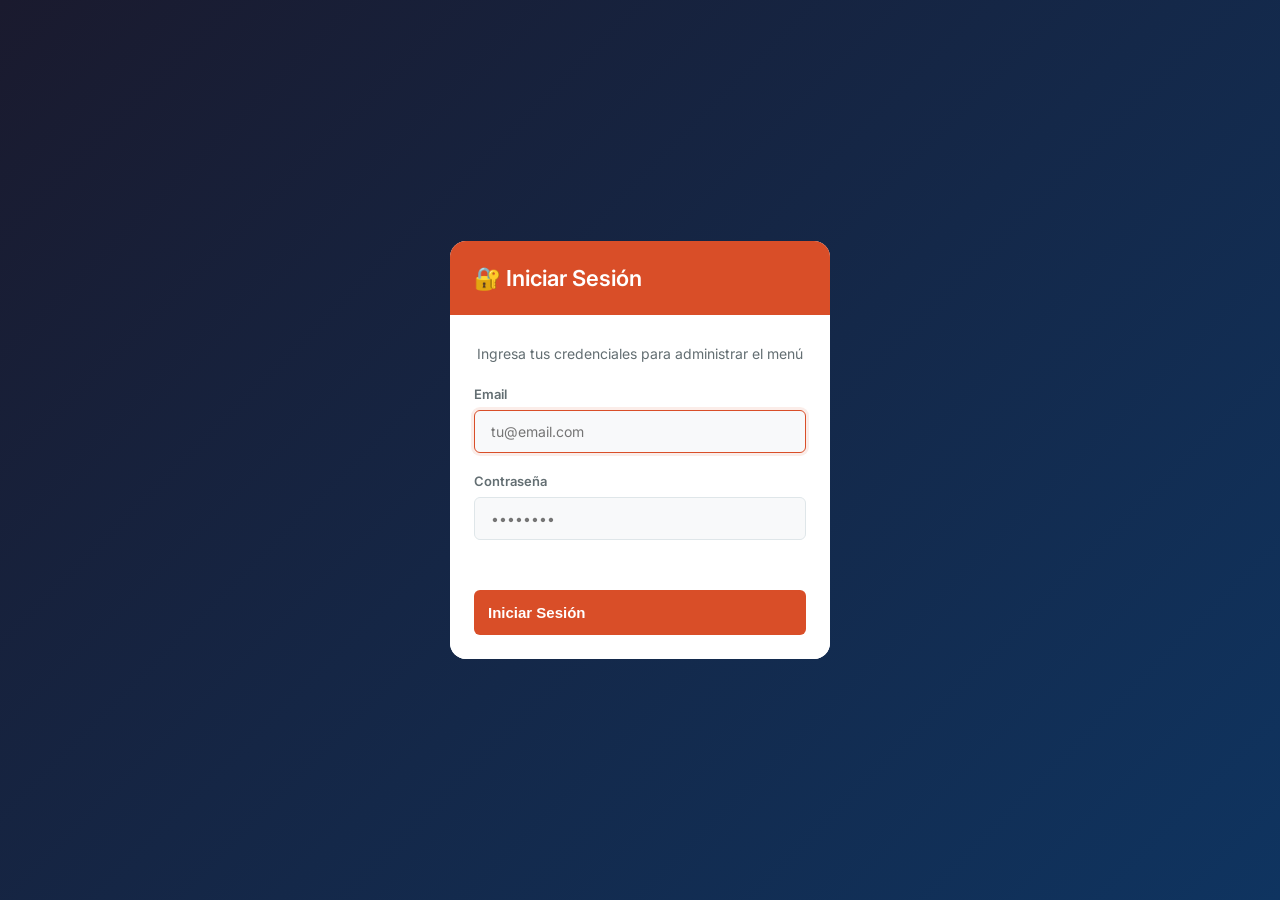
==== admin.html @ 926c8d34 "implmentacion de backend" ====
<!DOCTYPE html>
<html lang="es">
<head>
  <meta charset="UTF-8">
  <meta name="viewport" content="width=device-width, initial-scale=1.0">
  <title>Admin - Chavos Burger</title>
  <link rel="preconnect" href="https://fonts.googleapis.com">
  <link rel="preconnect" href="https://fonts.gstatic.com" crossorigin>
  <link href="https://fonts.googleapis.com/css2?family=Inter:wght@400;500;600;700&display=swap" rel="stylesheet">
  <link rel="stylesheet" href="css/admin.css">
  <!-- Supabase SDK -->
  <script src="https://cdn.jsdelivr.net/npm/@supabase/supabase-js@2"></script>
</head>
<body>
  <!-- SIDEBAR -->
  <aside class="sidebar">
    <div class="sidebar-header">
      <h1>🍔 Chavos Admin</h1>
      <span class="version">v1.0</span>
    </div>

    <nav class="sidebar-nav">
      <a href="#" class="nav-item active" data-section="productos">
        <span class="nav-icon">📦</span>
        <span class="nav-text">Productos</span>
      </a>
      <a href="#" class="nav-item" data-section="categorias">
        <span class="nav-icon">📂</span>
        <span class="nav-text">Categorías</span>
      </a>
      <a href="#" class="nav-item" data-section="config">
        <span class="nav-icon">⚙️</span>
        <span class="nav-text">Configuración</span>
      </a>
    </nav>

    <div class="sidebar-footer">
      <button class="btn-export" onclick="exportarJSON()">
        📥 Exportar Datos
      </button>
      <button class="btn-import" onclick="document.getElementById('importar-archivo').click()">
        📤 Importar Datos
      </button>
      <input type="file" id="importar-archivo" accept=".json" style="display:none" onchange="importarJSON(event)">
      <button class="btn-sync" onclick="sincronizarConSupabase()">
        🔄 Sincronizar Nube
      </button>
      <a href="index.html" class="btn-preview" target="_blank">
        👁️ Ver Menú
      </a>
      <a href="GUIA-ADMIN.html" class="btn-guide" target="_blank">
        📖 Guía de uso
      </a>
      <button class="btn-logout" onclick="cerrarSesion()">
        🚪 Cerrar Sesión
      </button>
    </div>
  </aside>

  <!-- CONTENIDO PRINCIPAL -->
  <main class="main-content">
    <!-- HEADER -->
    <header class="content-header">
      <div class="header-left">
        <button class="btn-menu-toggle" onclick="toggleSidebar()">☰</button>
        <div class="header-titles">
          <h2 id="section-title">Gestión de Productos</h2>
          <p id="section-subtitle">Agrega, edita o elimina productos del menú</p>
        </div>
      </div>
      <div class="header-right">
        <button class="btn-save" onclick="guardarCambios()">
          💾 Guardar Cambios
        </button>
        <span class="status-indicator" id="status-indicator">
          <span class="status-dot"></span>
          <span class="status-text">Sin cambios</span>
        </span>
      </div>
    </header>

    <!-- SECCIÓN PRODUCTOS -->
    <section id="section-productos" class="content-section active">
      <div class="section-header">
        <div class="filter-group">
          <select id="filter-categoria" onchange="filtrarProductos()">
            <option value="">Todas las categorías</option>
          </select>
          <input type="text" id="search-productos" placeholder="Buscar producto..." oninput="filtrarProductos()">
        </div>
        <button class="btn-primary" onclick="abrirModalProducto()">
          <span>+</span> Nuevo Producto
        </button>
      </div>

      <div class="table-container">
        <table class="data-table" id="tabla-productos">
          <thead>
            <tr>
              <th width="50">Orden</th>
              <th width="60">Imagen</th>
              <th>Nombre</th>
              <th>Categoría</th>
              <th width="100">Precio</th>
              <th width="100">Badge</th>
              <th width="80">Visible</th>
              <th width="120">Acciones</th>
            </tr>
          </thead>
          <tbody id="tbody-productos">
            <!-- Se llena dinámicamente -->
          </tbody>
        </table>
      </div>
    </section>

    <!-- SECCIÓN CATEGORÍAS -->
    <section id="section-categorias" class="content-section">
      <div class="section-header">
        <h3>Categorías del Menú</h3>
        <button class="btn-primary" onclick="abrirModalCategoria()">
          <span>+</span> Nueva Categoría
        </button>
      </div>

      <div class="cards-grid" id="grid-categorias">
        <!-- Se llena dinámicamente -->
      </div>
    </section>

    <!-- SECCIÓN CONFIGURACIÓN -->
    <section id="section-config" class="content-section">
      <div class="config-form">
        <h3>Configuración del Restaurante</h3>

        <div class="form-group">
          <label>Nombre del Restaurante</label>
          <input type="text" id="config-nombre" placeholder="Chavos Burger">
        </div>

        <div class="form-group">
          <label>Slogan</label>
          <input type="text" id="config-slogan" placeholder="se me chispoteó... pero de lo rica 😋">
        </div>

        <div class="form-group">
          <label>WhatsApp (sin espacios ni guiones)</label>
          <input type="text" id="config-whatsapp" placeholder="573183752974">
        </div>

        <div class="form-group">
          <label>Teléfono (mostrar)</label>
          <input type="text" id="config-telefono" placeholder="318 375 2974">
        </div>

        <div class="form-group">
          <label>Horario</label>
          <input type="text" id="config-horario" placeholder="Lun–Dom: 5:00 PM – 10:30 PM">
        </div>

        <div class="form-group">
          <label>Día cerrado</label>
          <input type="text" id="config-diacerrado" placeholder="Martes">
        </div>

        <div class="form-group">
          <label>Desarrollado por</label>
          <input type="text" id="config-desarrollador" placeholder="Webloom">
        </div>

        <button class="btn-primary btn-save-config" onclick="guardarConfiguracion()">
          💾 Guardar Configuración
        </button>
      </div>
    </section>
  </main>

  <!-- MODAL PRODUCTO -->
  <div id="modal-producto" class="modal">
    <div class="modal-content modal-large">
      <div class="modal-header">
        <h3 id="modal-producto-titulo">Nuevo Producto</h3>
        <button class="modal-close" onclick="cerrarModalProducto()">×</button>
      </div>
      <div class="modal-body">
        <input type="hidden" id="producto-id">

        <div class="form-row">
          <div class="form-group flex-2">
            <label>Nombre del Producto *</label>
            <input type="text" id="producto-nombre" placeholder="Ej: Hamburguesa Especial">
          </div>
          <div class="form-group flex-1">
            <label>Precio *</label>
            <input type="number" id="producto-precio" placeholder="25000" min="0">
          </div>
        </div>

        <div class="form-group">
          <label>Descripción / Ingredientes *</label>
          <textarea id="producto-descripcion" rows="3" placeholder="Carne 150gr, queso, lechuga, tomate..."></textarea>
        </div>

        <div class="form-row">
          <div class="form-group flex-1">
            <label>Categoría *</label>
            <select id="producto-categoria">
              <!-- Se llena dinámicamente -->
            </select>
          </div>
          <div class="form-group flex-1">
            <label>Badge</label>
            <select id="producto-badge">
              <option value="">Sin badge</option>
              <option value="popular">POPULAR</option>
              <option value="nuevo">NUEVO</option>
              <option value="recomendado">⭐ RECOMENDADO</option>
              <option value="premium">👑 PREMIUM</option>
              <option value="picante">🌶️ PICANTE</option>
            </select>
          </div>
        </div>

        <div class="form-group">
          <label>Imagen del Producto</label>
          <div class="image-upload-container">
            <div class="image-tabs">
              <button type="button" class="img-tab active" data-tab="url" onclick="cambiarTabImagen('url')">URL Externa</button>
              <button type="button" class="img-tab" data-tab="local" onclick="cambiarTabImagen('local')">Ruta Local</button>
              <button type="button" class="img-tab" data-tab="upload" onclick="cambiarTabImagen('upload')">Subir Archivo</button>
            </div>

            <div class="img-tab-content active" id="tab-url">
              <input type="text" id="producto-imagen-url" placeholder="https://ejemplo.com/imagen.jpg">
            </div>

            <div class="img-tab-content" id="tab-local">
              <input type="text" id="producto-imagen-local" placeholder="images/mi-producto.jpg">
              <small>Usa rutas relativas desde la carpeta del proyecto</small>
            </div>

            <div class="img-tab-content" id="tab-upload">
              <input type="file" id="producto-imagen-file" accept="image/*" onchange="previewImagen(event)">
              <small>Máximo 500KB. Se convertirá a base64.</small>
            </div>

            <div class="image-preview" id="imagen-preview">
              <img id="preview-img" src="" alt="Preview">
              <button type="button" class="btn-remove-img" onclick="eliminarImagen()">×</button>
            </div>
          </div>
        </div>

        <div class="form-row">
          <div class="form-group flex-1">
            <label>Orden</label>
            <input type="number" id="producto-orden" placeholder="1" min="1">
          </div>
          <div class="form-group flex-1">
            <label class="checkbox-label">
              <input type="checkbox" id="producto-visible" checked>
              <span>Producto Visible</span>
            </label>
          </div>
        </div>
      </div>
      <div class="modal-footer">
        <button class="btn-secondary" onclick="cerrarModalProducto()">Cancelar</button>
        <button class="btn-primary" onclick="guardarProducto()">💾 Guardar</button>
      </div>
    </div>
  </div>

  <!-- MODAL CATEGORÍA -->
  <div id="modal-categoria" class="modal">
    <div class="modal-content">
      <div class="modal-header">
        <h3 id="modal-categoria-titulo">Nueva Categoría</h3>
        <button class="modal-close" onclick="cerrarModalCategoria()">×</button>
      </div>
      <div class="modal-body">
        <input type="hidden" id="categoria-id-edit">

        <div class="form-group">
          <label>ID (único, sin espacios) *</label>
          <input type="text" id="categoria-id" placeholder="mi-categoria">
        </div>

        <div class="form-group">
          <label>Nombre *</label>
          <input type="text" id="categoria-nombre" placeholder="Mi Categoría">
        </div>

        <div class="form-row">
          <div class="form-group flex-1">
            <label>Emoji</label>
            <input type="text" id="categoria-emoji" placeholder="🍔">
          </div>
          <div class="form-group flex-2">
            <label>Icono (ruta)</label>
            <input type="text" id="categoria-icono" placeholder="images/icon-mi-categoria.png">
          </div>
        </div>

        <div class="form-group">
          <label>Subtítulo</label>
          <input type="text" id="categoria-subtitulo" placeholder="Descripción corta de la categoría">
        </div>

        <div class="form-row">
          <div class="form-group flex-1">
            <label>Orden</label>
            <input type="number" id="categoria-orden" placeholder="1" min="1">
          </div>
          <div class="form-group flex-1">
            <label class="checkbox-label">
              <input type="checkbox" id="categoria-visible" checked>
              <span>Categoría Visible</span>
            </label>
          </div>
        </div>
      </div>
      <div class="modal-footer">
        <button class="btn-secondary" onclick="cerrarModalCategoria()">Cancelar</button>
        <button class="btn-primary" onclick="guardarCategoria()">💾 Guardar</button>
      </div>
    </div>
  </div>

  <!-- MODAL CONFIRMACIÓN -->
  <div id="modal-confirm" class="modal">
    <div class="modal-content modal-small">
      <div class="modal-header">
        <h3>Confirmar Acción</h3>
        <button class="modal-close" onclick="cerrarModalConfirm()">×</button>
      </div>
      <div class="modal-body">
        <p id="confirm-message">¿Estás seguro de realizar esta acción?</p>
      </div>
      <div class="modal-footer">
        <button class="btn-secondary" onclick="cerrarModalConfirm()">Cancelar</button>
        <button class="btn-danger" id="confirm-btn" onclick="confirmarAccion()">Confirmar</button>
      </div>
    </div>
  </div>

  <!-- MODAL LOGIN -->
  <div id="modal-login" class="modal modal-login">
    <div class="modal-content modal-small">
      <div class="modal-header">
        <h3>🔐 Iniciar Sesión</h3>
      </div>
      <div class="modal-body">
        <p class="login-subtitle">Ingresa tus credenciales para administrar el menú</p>

        <div class="form-group">
          <label>Email</label>
          <input type="email" id="login-email" placeholder="tu@email.com" autocomplete="email">
        </div>

        <div class="form-group">
          <label>Contraseña</label>
          <input type="password" id="login-password" placeholder="••••••••" autocomplete="current-password">
        </div>

        <div id="login-error" class="login-error"></div>
      </div>
      <div class="modal-footer">
        <button class="btn-primary btn-login-submit" onclick="iniciarSesion()">
          Iniciar Sesión
        </button>
      </div>
    </div>
  </div>

  <!-- TOAST NOTIFICATIONS -->
  <div id="toast-container"></div>

  <!-- Scripts -->
  <script src="js/supabase-config.js"></script>
  <script src="js/admin.js"></script>
</body>
</html>
---- css/admin.css ----
/* ============================================
   CHAVOS BURGER - ADMIN PANEL CSS
   Panel de administración moderno
   ============================================ */

:root {
  --admin-primary: #d94e28;
  --admin-primary-dark: #c23d1f;
  --admin-secondary: #2a2a2a;
  --admin-success: #25d366;
  --admin-warning: #f5a623;
  --admin-danger: #e74c3c;
  --admin-info: #3498db;

  --sidebar-bg: #1a1a2e;
  --sidebar-hover: #16213e;
  --sidebar-active: #0f3460;

  --bg-main: #f5f6fa;
  --bg-card: #ffffff;
  --bg-input: #f8f9fa;

  --text-primary: #2d3436;
  --text-secondary: #636e72;
  --text-light: #ffffff;
  --text-muted: #b2bec3;

  --border-color: #dfe6e9;
  --shadow-sm: 0 2px 4px rgba(0,0,0,0.05);
  --shadow-md: 0 4px 12px rgba(0,0,0,0.1);
  --shadow-lg: 0 8px 24px rgba(0,0,0,0.15);

  --radius-sm: 6px;
  --radius-md: 10px;
  --radius-lg: 16px;

  --transition: 0.2s ease;
}

* {
  margin: 0;
  padding: 0;
  box-sizing: border-box;
}

body {
  font-family: 'Inter', -apple-system, BlinkMacSystemFont, sans-serif;
  background: var(--bg-main);
  color: var(--text-primary);
  display: flex;
  min-height: 100vh;
}

/* === SIDEBAR === */
.sidebar {
  width: 260px;
  background: var(--sidebar-bg);
  color: var(--text-light);
  display: flex;
  flex-direction: column;
  position: fixed;
  height: 100vh;
  z-index: 100;
  transition: transform var(--transition);
}

.sidebar-header {
  padding: 24px 20px;
  border-bottom: 1px solid rgba(255,255,255,0.1);
  display: flex;
  align-items: center;
  justify-content: space-between;
}

.sidebar-header h1 {
  font-size: 20px;
  font-weight: 700;
}

.version {
  font-size: 11px;
  background: var(--admin-primary);
  padding: 2px 8px;
  border-radius: 10px;
}

.sidebar-nav {
  padding: 16px 12px;
  flex: 1;
}

.nav-item {
  display: flex;
  align-items: center;
  gap: 12px;
  padding: 14px 16px;
  color: var(--text-light);
  text-decoration: none;
  border-radius: var(--radius-md);
  margin-bottom: 4px;
  transition: all var(--transition);
}

.nav-item:hover {
  background: var(--sidebar-hover);
}

.nav-item.active {
  background: var(--sidebar-active);
  border-left: 3px solid var(--admin-primary);
}

.nav-icon {
  font-size: 20px;
}

.nav-text {
  font-size: 14px;
  font-weight: 500;
}

.sidebar-footer {
  padding: 16px 12px;
  border-top: 1px solid rgba(255,255,255,0.1);
  display: flex;
  flex-direction: column;
  gap: 8px;
}

.sidebar-footer button,
.sidebar-footer a {
  display: flex;
  align-items: center;
  justify-content: center;
  gap: 8px;
  padding: 12px 16px;
  border: none;
  border-radius: var(--radius-sm);
  font-size: 13px;
  font-weight: 600;
  cursor: pointer;
  transition: all var(--transition);
  text-decoration: none;
  width: 100%;
}

.sidebar-footer .btn-export {
  background: var(--admin-success);
  color: white;
}

.sidebar-footer .btn-export:hover {
  background: #1fa855;
}

.sidebar-footer .btn-import {
  background: var(--admin-info);
  color: white;
}

.sidebar-footer .btn-import:hover {
  background: #2980b9;
}

.sidebar-footer .btn-sync {
  background: var(--admin-warning);
  color: var(--text-primary);
}

.sidebar-footer .btn-sync:hover {
  background: #e09a1f;
}

.sidebar-footer .btn-reset {
  background: var(--admin-danger);
  color: white;
}

.sidebar-footer .btn-reset:hover {
  background: #c0392b;
}

.sidebar-footer .btn-preview {
  background: rgba(255,255,255,0.1);
  color: var(--text-light);
}

.sidebar-footer .btn-preview:hover {
  background: rgba(255,255,255,0.2);
}

.sidebar-footer .btn-guide {
  background: transparent;
  color: var(--text-muted);
  font-weight: 400;
  padding: 8px;
}

.sidebar-footer .btn-guide:hover {
  color: var(--text-light);
}

/* === MAIN CONTENT === */
.main-content {
  flex: 1;
  margin-left: 260px;
  display: flex;
  flex-direction: column;
}

/* === CONTENT HEADER === */
.content-header {
  display: flex;
  justify-content: space-between;
  align-items: center;
  padding: 20px 30px;
  background: var(--bg-card);
  border-bottom: 1px solid var(--border-color);
  position: sticky;
  top: 0;
  z-index: 50;
}

.header-left {
  display: flex;
  align-items: center;
  gap: 16px;
}

.header-titles h2 {
  font-size: 20px;
  font-weight: 600;
  margin-bottom: 4px;
}

.header-titles p {
  font-size: 13px;
  color: var(--text-secondary);
  margin: 0;
}

.header-right {
  display: flex;
  align-items: center;
  gap: 16px;
}

.btn-menu-toggle {
  display: none;
  background: none;
  border: none;
  font-size: 24px;
  cursor: pointer;
  padding: 8px;
}

/* Botón Guardar */
.btn-save {
  background: var(--admin-primary);
  color: white;
  border: none;
  padding: 10px 20px;
  border-radius: var(--radius-sm);
  font-weight: 600;
  font-size: 14px;
  cursor: pointer;
  transition: all var(--transition);
  display: flex;
  align-items: center;
  gap: 6px;
}

.btn-save:hover {
  background: var(--admin-primary-dark);
  transform: translateY(-1px);
}

/* Indicador de estado */
.status-indicator {
  display: flex;
  align-items: center;
  gap: 8px;
  padding: 8px 14px;
  border-radius: 20px;
  font-size: 0.85rem;
  background: #f0f0f0;
  color: var(--text-secondary);
}

.status-indicator .status-dot {
  width: 8px;
  height: 8px;
  border-radius: 50%;
  background: #ccc;
}

.status-indicator.modified .status-dot {
  background: var(--admin-warning);
}

.status-indicator.modified {
  background: #fff3cd;
  color: #856404;
}

.status-indicator.saved .status-dot {
  background: var(--admin-success);
}

.status-indicator.saved {
  background: #d4edda;
  color: #155724;
}

.status-indicator.saving .status-dot {
  background: var(--admin-info);
  animation: pulse 1s infinite;
}

.status-indicator.saving {
  background: #cce5ff;
  color: #004085;
}

@keyframes pulse {
  0%, 100% { opacity: 1; }
  50% { opacity: 0.4; }
}

/* Compatibilidad con sync-status antiguo */
.sync-status {
  display: flex;
  align-items: center;
  gap: 8px;
  font-size: 13px;
  color: var(--text-secondary);
}

.status-dot {
  width: 8px;
  height: 8px;
  background: var(--admin-warning);
  border-radius: 50%;
}

.sync-status.synced .status-dot {
  background: var(--admin-success);
}

/* === CONTENT SECTIONS === */
.content-section {
  display: none;
  padding: 24px;
  flex: 1;
}

.content-section.active {
  display: block;
}

.section-header {
  display: flex;
  justify-content: space-between;
  align-items: center;
  margin-bottom: 24px;
  flex-wrap: wrap;
  gap: 16px;
}

.filter-group {
  display: flex;
  gap: 12px;
  flex-wrap: wrap;
}

.filter-group select,
.filter-group input {
  padding: 10px 16px;
  border: 1px solid var(--border-color);
  border-radius: var(--radius-sm);
  font-size: 14px;
  background: var(--bg-card);
  min-width: 180px;
}

.filter-group input:focus,
.filter-group select:focus {
  outline: none;
  border-color: var(--admin-primary);
}

/* === BUTTONS === */
.btn-primary {
  display: inline-flex;
  align-items: center;
  gap: 8px;
  padding: 12px 20px;
  background: var(--admin-primary);
  color: white;
  border: none;
  border-radius: var(--radius-sm);
  font-size: 14px;
  font-weight: 600;
  cursor: pointer;
  transition: all var(--transition);
}

.btn-primary:hover {
  background: var(--admin-primary-dark);
  transform: translateY(-1px);
}

.btn-secondary {
  padding: 12px 20px;
  background: var(--bg-input);
  color: var(--text-primary);
  border: 1px solid var(--border-color);
  border-radius: var(--radius-sm);
  font-size: 14px;
  font-weight: 500;
  cursor: pointer;
  transition: all var(--transition);
}

.btn-secondary:hover {
  background: var(--border-color);
}

.btn-danger {
  padding: 12px 20px;
  background: var(--admin-danger);
  color: white;
  border: none;
  border-radius: var(--radius-sm);
  font-size: 14px;
  font-weight: 600;
  cursor: pointer;
  transition: all var(--transition);
}

.btn-danger:hover {
  background: #c0392b;
}

.btn-small {
  padding: 6px 12px;
  font-size: 12px;
}

.btn-icon {
  width: 32px;
  height: 32px;
  padding: 0;
  display: flex;
  align-items: center;
  justify-content: center;
  border-radius: var(--radius-sm);
  border: none;
  cursor: pointer;
  transition: all var(--transition);
}

.btn-icon.edit {
  background: var(--admin-info);
  color: white;
}

.btn-icon.delete {
  background: var(--admin-danger);
  color: white;
}

.btn-icon:hover {
  transform: scale(1.1);
}

/* === TABLE === */
.table-container {
  background: var(--bg-card);
  border-radius: var(--radius-lg);
  box-shadow: var(--shadow-sm);
  overflow: hidden;
}

.data-table {
  width: 100%;
  border-collapse: collapse;
}

.data-table th {
  background: var(--bg-input);
  padding: 14px 16px;
  text-align: left;
  font-size: 12px;
  font-weight: 600;
  text-transform: uppercase;
  letter-spacing: 0.5px;
  color: var(--text-secondary);
  border-bottom: 1px solid var(--border-color);
}

.data-table td {
  padding: 14px 16px;
  border-bottom: 1px solid var(--border-color);
  font-size: 14px;
  vertical-align: middle;
}

.data-table tr:last-child td {
  border-bottom: none;
}

.data-table tr:hover {
  background: var(--bg-input);
}

.product-thumb {
  width: 40px;
  height: 40px;
  border-radius: var(--radius-sm);
  object-fit: cover;
  background: var(--bg-input);
}

.product-thumb.placeholder {
  display: flex;
  align-items: center;
  justify-content: center;
  font-size: 20px;
  color: var(--text-muted);
}

.badge-cell {
  display: inline-block;
  padding: 4px 10px;
  border-radius: 12px;
  font-size: 11px;
  font-weight: 600;
  text-transform: uppercase;
}

.badge-cell.popular { background: #fff3cd; color: #856404; }
.badge-cell.nuevo { background: #d4edda; color: #155724; }
.badge-cell.recomendado { background: #cce5ff; color: #004085; }
.badge-cell.premium { background: #e2d4f0; color: #563d7c; }
.badge-cell.picante { background: #f8d7da; color: #721c24; }

.visibility-toggle {
  width: 40px;
  height: 22px;
  background: var(--border-color);
  border-radius: 11px;
  position: relative;
  cursor: pointer;
  transition: background var(--transition);
}

.visibility-toggle.active {
  background: var(--admin-success);
}

.visibility-toggle::after {
  content: '';
  position: absolute;
  width: 18px;
  height: 18px;
  background: white;
  border-radius: 50%;
  top: 2px;
  left: 2px;
  transition: transform var(--transition);
}

.visibility-toggle.active::after {
  transform: translateX(18px);
}

.actions-cell {
  display: flex;
  gap: 6px;
}

.order-controls {
  display: flex;
  flex-direction: column;
  gap: 2px;
}

.order-btn {
  width: 24px;
  height: 20px;
  background: var(--bg-input);
  border: 1px solid var(--border-color);
  border-radius: 4px;
  cursor: pointer;
  font-size: 10px;
  display: flex;
  align-items: center;
  justify-content: center;
}

.order-btn:hover {
  background: var(--admin-primary);
  color: white;
  border-color: var(--admin-primary);
}

/* === CARDS GRID === */
.cards-grid {
  display: grid;
  grid-template-columns: repeat(auto-fill, minmax(300px, 1fr));
  gap: 20px;
}

.category-card {
  background: var(--bg-card);
  border-radius: var(--radius-lg);
  padding: 20px;
  box-shadow: var(--shadow-sm);
  transition: all var(--transition);
  border: 2px solid transparent;
}

.category-card:hover {
  box-shadow: var(--shadow-md);
  border-color: var(--admin-primary);
}

.category-card.hidden {
  opacity: 0.5;
}

.card-header {
  display: flex;
  align-items: center;
  gap: 12px;
  margin-bottom: 12px;
}

.card-icon {
  width: 48px;
  height: 48px;
  background: var(--bg-input);
  border-radius: var(--radius-md);
  display: flex;
  align-items: center;
  justify-content: center;
  font-size: 24px;
}

.card-icon img {
  width: 32px;
  height: 32px;
  object-fit: contain;
}

.card-title {
  flex: 1;
}

.card-title h4 {
  font-size: 16px;
  font-weight: 600;
  margin-bottom: 2px;
}

.card-title span {
  font-size: 12px;
  color: var(--text-secondary);
}

.card-order-controls {
  display: flex;
  flex-direction: column;
  gap: 4px;
}

.card-order-btn {
  width: 28px;
  height: 24px;
  background: var(--bg-input);
  border: 1px solid var(--border-color);
  border-radius: 4px;
  cursor: pointer;
  font-size: 12px;
}

.card-order-btn:hover {
  background: var(--admin-primary);
  color: white;
}

.card-subtitle {
  font-size: 13px;
  color: var(--text-secondary);
  margin-bottom: 16px;
}

.card-footer {
  display: flex;
  justify-content: space-between;
  align-items: center;
  padding-top: 12px;
  border-top: 1px solid var(--border-color);
}

.card-stats {
  font-size: 12px;
  color: var(--text-muted);
}

.card-actions {
  display: flex;
  gap: 8px;
}

/* === FORMS === */
.config-form {
  background: var(--bg-card);
  border-radius: var(--radius-lg);
  padding: 24px;
  max-width: 600px;
  box-shadow: var(--shadow-sm);
}

.config-form h3 {
  margin-bottom: 24px;
  padding-bottom: 12px;
  border-bottom: 1px solid var(--border-color);
}

.form-group {
  margin-bottom: 20px;
}

.form-group label {
  display: block;
  font-size: 13px;
  font-weight: 600;
  color: var(--text-secondary);
  margin-bottom: 8px;
}

.form-group input,
.form-group select,
.form-group textarea {
  width: 100%;
  padding: 12px 16px;
  border: 1px solid var(--border-color);
  border-radius: var(--radius-sm);
  font-size: 14px;
  font-family: inherit;
  background: var(--bg-input);
  transition: all var(--transition);
}

.form-group input:focus,
.form-group select:focus,
.form-group textarea:focus {
  outline: none;
  border-color: var(--admin-primary);
  box-shadow: 0 0 0 3px rgba(217, 78, 40, 0.1);
}

.form-group textarea {
  resize: vertical;
  min-height: 80px;
}

.form-row {
  display: flex;
  gap: 16px;
}

.flex-1 { flex: 1; }
.flex-2 { flex: 2; }

.checkbox-label {
  display: flex !important;
  align-items: center;
  gap: 10px;
  cursor: pointer;
  margin-top: 28px;
}

.checkbox-label input[type="checkbox"] {
  width: 20px;
  height: 20px;
  cursor: pointer;
}

.btn-save-config {
  margin-top: 8px;
}

/* === IMAGE UPLOAD === */
.image-upload-container {
  border: 1px solid var(--border-color);
  border-radius: var(--radius-md);
  overflow: hidden;
}

.image-tabs {
  display: flex;
  background: var(--bg-input);
  border-bottom: 1px solid var(--border-color);
}

.img-tab {
  flex: 1;
  padding: 10px;
  border: none;
  background: none;
  font-size: 12px;
  font-weight: 500;
  cursor: pointer;
  color: var(--text-secondary);
  transition: all var(--transition);
}

.img-tab:hover {
  color: var(--admin-primary);
}

.img-tab.active {
  background: var(--bg-card);
  color: var(--admin-primary);
  font-weight: 600;
}

.img-tab-content {
  display: none;
  padding: 16px;
}

.img-tab-content.active {
  display: block;
}

.img-tab-content small {
  display: block;
  margin-top: 8px;
  font-size: 11px;
  color: var(--text-muted);
}

.image-preview {
  display: none;
  padding: 16px;
  text-align: center;
  border-top: 1px solid var(--border-color);
  position: relative;
}

.image-preview.active {
  display: block;
}

.image-preview img {
  max-width: 200px;
  max-height: 150px;
  border-radius: var(--radius-sm);
  object-fit: cover;
}

.btn-remove-img {
  position: absolute;
  top: 8px;
  right: 8px;
  width: 24px;
  height: 24px;
  background: var(--admin-danger);
  color: white;
  border: none;
  border-radius: 50%;
  cursor: pointer;
  font-size: 14px;
}

/* === MODALS === */
.modal {
  display: none;
  position: fixed;
  top: 0;
  left: 0;
  width: 100%;
  height: 100%;
  background: rgba(0,0,0,0.5);
  z-index: 1000;
  align-items: center;
  justify-content: center;
  padding: 20px;
}

.modal.active {
  display: flex;
}

.modal-content {
  background: var(--bg-card);
  border-radius: var(--radius-lg);
  width: 100%;
  max-width: 500px;
  max-height: 90vh;
  overflow: auto;
  animation: modalSlide 0.3s ease;
}

.modal-large {
  max-width: 700px;
}

.modal-small {
  max-width: 400px;
}

@keyframes modalSlide {
  from {
    opacity: 0;
    transform: translateY(-20px);
  }
  to {
    opacity: 1;
    transform: translateY(0);
  }
}

.modal-header {
  display: flex;
  justify-content: space-between;
  align-items: center;
  padding: 20px 24px;
  border-bottom: 1px solid var(--border-color);
}

.modal-header h3 {
  font-size: 18px;
  font-weight: 600;
}

.modal-close {
  width: 32px;
  height: 32px;
  background: var(--bg-input);
  border: none;
  border-radius: 50%;
  font-size: 20px;
  cursor: pointer;
  transition: all var(--transition);
}

.modal-close:hover {
  background: var(--admin-danger);
  color: white;
}

.modal-body {
  padding: 24px;
}

.modal-footer {
  display: flex;
  justify-content: flex-end;
  gap: 12px;
  padding: 16px 24px;
  border-top: 1px solid var(--border-color);
  background: var(--bg-input);
}

/* === TOAST === */
#toast-container {
  position: fixed;
  top: 20px;
  right: 20px;
  z-index: 2000;
  display: flex;
  flex-direction: column;
  gap: 10px;
}

.toast {
  padding: 14px 20px;
  border-radius: var(--radius-md);
  color: white;
  font-size: 14px;
  font-weight: 500;
  box-shadow: var(--shadow-lg);
  animation: toastSlide 0.3s ease;
  display: flex;
  align-items: center;
  gap: 10px;
}

@keyframes toastSlide {
  from {
    opacity: 0;
    transform: translateX(100px);
  }
  to {
    opacity: 1;
    transform: translateX(0);
  }
}

.toast.success { background: var(--admin-success); }
.toast.error { background: var(--admin-danger); }
.toast.warning { background: var(--admin-warning); color: var(--text-primary); }
.toast.info { background: var(--admin-info); }

/* === RESPONSIVE === */
@media (max-width: 1024px) {
  .sidebar {
    transform: translateX(-100%);
  }

  .sidebar.open {
    transform: translateX(0);
  }

  .main-content {
    margin-left: 0;
  }

  .btn-menu-toggle {
    display: block;
  }

  .form-row {
    flex-direction: column;
  }

  .filter-group {
    width: 100%;
  }

  .filter-group select,
  .filter-group input {
    flex: 1;
    min-width: auto;
  }
}

@media (max-width: 768px) {
  .section-header {
    flex-direction: column;
    align-items: stretch;
  }

  .section-header .btn-primary {
    width: 100%;
    justify-content: center;
  }

  .cards-grid {
    grid-template-columns: 1fr;
  }

  .data-table {
    font-size: 12px;
  }

  .data-table th,
  .data-table td {
    padding: 10px 8px;
  }

  .modal-content {
    max-height: 100vh;
    border-radius: 0;
  }
}

@media (max-width: 480px) {
  .main-header {
    padding: 12px 16px;
  }

  .content-section {
    padding: 16px;
  }

  .table-container {
    overflow-x: auto;
  }

  .data-table {
    min-width: 600px;
  }
}

/* === MODAL LOGIN === */
.modal-login {
  background: linear-gradient(135deg, var(--sidebar-bg) 0%, #0f3460 100%);
}

.modal-login .modal-content {
  max-width: 380px;
  border-radius: var(--radius-lg);
  overflow: hidden;
}

.modal-login .modal-header {
  background: var(--admin-primary);
  color: white;
  text-align: center;
  padding: 24px;
  border: none;
}

.modal-login .modal-header h3 {
  font-size: 22px;
}

.modal-login .modal-body {
  padding: 30px 24px;
}

.login-subtitle {
  text-align: center;
  color: var(--text-secondary);
  margin-bottom: 24px;
  font-size: 14px;
}

.login-error {
  background: #ffeaea;
  color: var(--admin-danger);
  padding: 10px 14px;
  border-radius: var(--radius-sm);
  font-size: 13px;
  margin-top: 10px;
  display: none;
}

.login-error.show {
  display: block;
}

.modal-login .modal-footer {
  padding: 0 24px 24px;
  border: none;
  background: white;
}

.btn-login-submit {
  width: 100%;
  padding: 14px;
  font-size: 15px;
}

/* Botón cerrar sesión */
.sidebar-footer .btn-logout {
  background: transparent;
  color: var(--text-muted);
  border: 1px solid rgba(255,255,255,0.2);
  margin-top: 8px;
}

.sidebar-footer .btn-logout:hover {
  background: var(--admin-danger);
  color: white;
  border-color: var(--admin-danger);
}

/* Estado de carga */
.loading-overlay {
  position: fixed;
  top: 0;
  left: 0;
  right: 0;
  bottom: 0;
  background: rgba(255,255,255,0.9);
  display: flex;
  align-items: center;
  justify-content: center;
  z-index: 3000;
  flex-direction: column;
  gap: 16px;
}

.loading-spinner {
  width: 50px;
  height: 50px;
  border: 4px solid var(--border-color);
  border-top-color: var(--admin-primary);
  border-radius: 50%;
  animation: spin 0.8s linear infinite;
}

@keyframes spin {
  to { transform: rotate(360deg); }
}

.loading-text {
  color: var(--text-secondary);
  font-size: 14px;
}
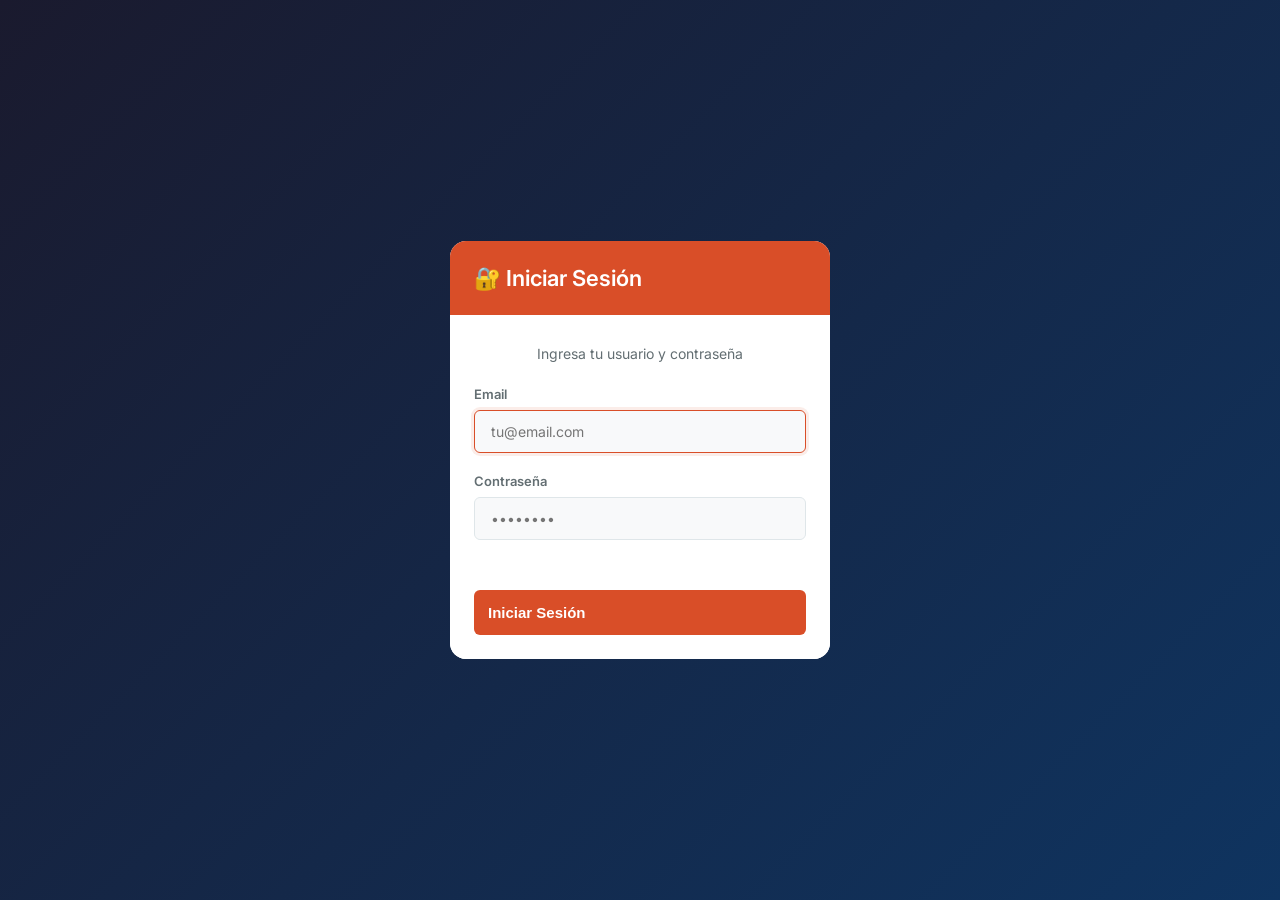
==== commit d76952bd: "correccion de tarjeta login" ====
--- a/admin.html
+++ b/admin.html
@@ -1,383 +1,536 @@
-<!DOCTYPE html>
+<!doctype html>
 <html lang="es">
-<head>
-  <meta charset="UTF-8">
-  <meta name="viewport" content="width=device-width, initial-scale=1.0">
-  <title>Admin - Chavos Burger</title>
-  <link rel="preconnect" href="https://fonts.googleapis.com">
-  <link rel="preconnect" href="https://fonts.gstatic.com" crossorigin>
-  <link href="https://fonts.googleapis.com/css2?family=Inter:wght@400;500;600;700&display=swap" rel="stylesheet">
-  <link rel="stylesheet" href="css/admin.css">
-  <!-- Supabase SDK -->
-  <script src="https://cdn.jsdelivr.net/npm/@supabase/supabase-js@2"></script>
-</head>
-<body>
-  <!-- SIDEBAR -->
-  <aside class="sidebar">
-    <div class="sidebar-header">
-      <h1>🍔 Chavos Admin</h1>
-      <span class="version">v1.0</span>
-    </div>
-
-    <nav class="sidebar-nav">
-      <a href="#" class="nav-item active" data-section="productos">
-        <span class="nav-icon">📦</span>
-        <span class="nav-text">Productos</span>
-      </a>
-      <a href="#" class="nav-item" data-section="categorias">
-        <span class="nav-icon">📂</span>
-        <span class="nav-text">Categorías</span>
-      </a>
-      <a href="#" class="nav-item" data-section="config">
-        <span class="nav-icon">⚙️</span>
-        <span class="nav-text">Configuración</span>
-      </a>
-    </nav>
-
-    <div class="sidebar-footer">
-      <button class="btn-export" onclick="exportarJSON()">
-        📥 Exportar Datos
-      </button>
-      <button class="btn-import" onclick="document.getElementById('importar-archivo').click()">
-        📤 Importar Datos
-      </button>
-      <input type="file" id="importar-archivo" accept=".json" style="display:none" onchange="importarJSON(event)">
-      <button class="btn-sync" onclick="sincronizarConSupabase()">
-        🔄 Sincronizar Nube
-      </button>
-      <a href="index.html" class="btn-preview" target="_blank">
-        👁️ Ver Menú
-      </a>
-      <a href="GUIA-ADMIN.html" class="btn-guide" target="_blank">
-        📖 Guía de uso
-      </a>
-      <button class="btn-logout" onclick="cerrarSesion()">
-        🚪 Cerrar Sesión
-      </button>
-    </div>
-  </aside>
-
-  <!-- CONTENIDO PRINCIPAL -->
-  <main class="main-content">
-    <!-- HEADER -->
-    <header class="content-header">
-      <div class="header-left">
-        <button class="btn-menu-toggle" onclick="toggleSidebar()">☰</button>
-        <div class="header-titles">
-          <h2 id="section-title">Gestión de Productos</h2>
-          <p id="section-subtitle">Agrega, edita o elimina productos del menú</p>
+  <head>
+    <meta charset="UTF-8" />
+    <meta name="viewport" content="width=device-width, initial-scale=1.0" />
+    <title>Admin - Chavos Burger</title>
+    <link rel="preconnect" href="https://fonts.googleapis.com" />
+    <link rel="preconnect" href="https://fonts.gstatic.com" crossorigin />
+    <link
+      href="https://fonts.googleapis.com/css2?family=Inter:wght@400;500;600;700&display=swap"
+      rel="stylesheet"
+    />
+    <link rel="stylesheet" href="css/admin.css" />
+    <!-- Supabase SDK -->
+    <script src="https://cdn.jsdelivr.net/npm/@supabase/supabase-js@2"></script>
+  </head>
+  <body>
+    <!-- SIDEBAR -->
+    <aside class="sidebar">
+      <div class="sidebar-header">
+        <h1>🍔 Chavos Admin</h1>
+        <div class="sidebar-header-right">
+          <span class="version">v1.0</span>
+          <button class="btn-close-sidebar" onclick="toggleSidebar()">✕</button>
         </div>
       </div>
-      <div class="header-right">
-        <button class="btn-save" onclick="guardarCambios()">
-          💾 Guardar Cambios
+
+      <nav class="sidebar-nav">
+        <a href="#" class="nav-item active" data-section="productos">
+          <span class="nav-icon">📦</span>
+          <span class="nav-text">Productos</span>
+        </a>
+        <a href="#" class="nav-item" data-section="categorias">
+          <span class="nav-icon">📂</span>
+          <span class="nav-text">Categorías</span>
+        </a>
+        <a href="#" class="nav-item" data-section="config">
+          <span class="nav-icon">⚙️</span>
+          <span class="nav-text">Configuración</span>
+        </a>
+      </nav>
+
+      <div class="sidebar-footer">
+        <button class="btn-logout" onclick="cerrarSesion()">
+          🚪 Cerrar Sesión
         </button>
-        <span class="status-indicator" id="status-indicator">
-          <span class="status-dot"></span>
-          <span class="status-text">Sin cambios</span>
-        </span>
-      </div>
-    </header>
-
-    <!-- SECCIÓN PRODUCTOS -->
-    <section id="section-productos" class="content-section active">
-      <div class="section-header">
-        <div class="filter-group">
-          <select id="filter-categoria" onchange="filtrarProductos()">
-            <option value="">Todas las categorías</option>
-          </select>
-          <input type="text" id="search-productos" placeholder="Buscar producto..." oninput="filtrarProductos()">
-        </div>
-        <button class="btn-primary" onclick="abrirModalProducto()">
-          <span>+</span> Nuevo Producto
+        <button class="btn-sync" onclick="sincronizarConSupabase()">
+          🔄 Sincronizar Nube
+        </button>
+        <a href="index.html" class="btn-preview" target="_blank">
+          👁️ Ver Menú
+        </a>
+        <div class="sidebar-footer-secondary">
+          <button class="btn-export" onclick="exportarJSON()">
+            📥 Exportar
+          </button>
+          <button
+            class="btn-import"
+            onclick="document.getElementById('importar-archivo').click()"
+          >
+            📤 Importar
+          </button>
+        </div>
+        <input
+          type="file"
+          id="importar-archivo"
+          accept=".json"
+          style="display: none"
+          onchange="importarJSON(event)"
+        />
+        <button class="btn-reset" onclick="resetearYSincronizar()">
+          ⚠️ Resetear Datos
         </button>
       </div>
-
-      <div class="table-container">
-        <table class="data-table" id="tabla-productos">
-          <thead>
-            <tr>
-              <th width="50">Orden</th>
-              <th width="60">Imagen</th>
-              <th>Nombre</th>
-              <th>Categoría</th>
-              <th width="100">Precio</th>
-              <th width="100">Badge</th>
-              <th width="80">Visible</th>
-              <th width="120">Acciones</th>
-            </tr>
-          </thead>
-          <tbody id="tbody-productos">
-            <!-- Se llena dinámicamente -->
-          </tbody>
-        </table>
-      </div>
-    </section>
-
-    <!-- SECCIÓN CATEGORÍAS -->
-    <section id="section-categorias" class="content-section">
-      <div class="section-header">
-        <h3>Categorías del Menú</h3>
-        <button class="btn-primary" onclick="abrirModalCategoria()">
-          <span>+</span> Nueva Categoría
-        </button>
-      </div>
-
-      <div class="cards-grid" id="grid-categorias">
-        <!-- Se llena dinámicamente -->
-      </div>
-    </section>
-
-    <!-- SECCIÓN CONFIGURACIÓN -->
-    <section id="section-config" class="content-section">
-      <div class="config-form">
-        <h3>Configuración del Restaurante</h3>
-
-        <div class="form-group">
-          <label>Nombre del Restaurante</label>
-          <input type="text" id="config-nombre" placeholder="Chavos Burger">
-        </div>
-
-        <div class="form-group">
-          <label>Slogan</label>
-          <input type="text" id="config-slogan" placeholder="se me chispoteó... pero de lo rica 😋">
-        </div>
-
-        <div class="form-group">
-          <label>WhatsApp (sin espacios ni guiones)</label>
-          <input type="text" id="config-whatsapp" placeholder="573183752974">
-        </div>
-
-        <div class="form-group">
-          <label>Teléfono (mostrar)</label>
-          <input type="text" id="config-telefono" placeholder="318 375 2974">
-        </div>
-
-        <div class="form-group">
-          <label>Horario</label>
-          <input type="text" id="config-horario" placeholder="Lun–Dom: 5:00 PM – 10:30 PM">
-        </div>
-
-        <div class="form-group">
-          <label>Día cerrado</label>
-          <input type="text" id="config-diacerrado" placeholder="Martes">
-        </div>
-
-        <div class="form-group">
-          <label>Desarrollado por</label>
-          <input type="text" id="config-desarrollador" placeholder="Webloom">
-        </div>
-
-        <button class="btn-primary btn-save-config" onclick="guardarConfiguracion()">
-          💾 Guardar Configuración
-        </button>
-      </div>
-    </section>
-  </main>
-
-  <!-- MODAL PRODUCTO -->
-  <div id="modal-producto" class="modal">
-    <div class="modal-content modal-large">
-      <div class="modal-header">
-        <h3 id="modal-producto-titulo">Nuevo Producto</h3>
-        <button class="modal-close" onclick="cerrarModalProducto()">×</button>
-      </div>
-      <div class="modal-body">
-        <input type="hidden" id="producto-id">
-
-        <div class="form-row">
-          <div class="form-group flex-2">
-            <label>Nombre del Producto *</label>
-            <input type="text" id="producto-nombre" placeholder="Ej: Hamburguesa Especial">
-          </div>
-          <div class="form-group flex-1">
-            <label>Precio *</label>
-            <input type="number" id="producto-precio" placeholder="25000" min="0">
-          </div>
-        </div>
-
-        <div class="form-group">
-          <label>Descripción / Ingredientes *</label>
-          <textarea id="producto-descripcion" rows="3" placeholder="Carne 150gr, queso, lechuga, tomate..."></textarea>
-        </div>
-
-        <div class="form-row">
-          <div class="form-group flex-1">
-            <label>Categoría *</label>
-            <select id="producto-categoria">
+    </aside>
+
+    <!-- CONTENIDO PRINCIPAL -->
+    <main class="main-content">
+      <!-- HEADER -->
+      <header class="content-header">
+        <div class="header-left">
+          <button class="btn-menu-toggle" onclick="toggleSidebar()">☰</button>
+          <div class="header-titles">
+            <h2 id="section-title">Gestión de Productos</h2>
+            <p id="section-subtitle">
+              Agrega, edita o elimina productos del menú
+            </p>
+          </div>
+        </div>
+        <div class="header-right">
+          <button class="btn-save" onclick="guardarCambios()">
+            💾 Guardar Cambios
+          </button>
+          <span class="status-indicator" id="status-indicator">
+            <span class="status-dot"></span>
+            <span class="status-text">Sin cambios</span>
+          </span>
+        </div>
+      </header>
+
+      <!-- SECCIÓN PRODUCTOS -->
+      <section id="section-productos" class="content-section active">
+        <div class="section-header">
+          <div class="filter-group">
+            <select id="filter-categoria" onchange="filtrarProductos()">
+              <option value="">Todas las categorías</option>
+            </select>
+            <input
+              type="text"
+              id="search-productos"
+              placeholder="Buscar producto..."
+              oninput="filtrarProductos()"
+            />
+          </div>
+          <button class="btn-primary" onclick="abrirModalProducto()">
+            <span>+</span> Nuevo Producto
+          </button>
+        </div>
+
+        <div class="table-container">
+          <table class="data-table" id="tabla-productos">
+            <thead>
+              <tr>
+                <th width="50">Orden</th>
+                <th width="60">Imagen</th>
+                <th>Nombre</th>
+                <th>Categoría</th>
+                <th width="100">Precio</th>
+                <th width="100">Badge</th>
+                <th width="80">Visible</th>
+                <th width="120">Acciones</th>
+              </tr>
+            </thead>
+            <tbody id="tbody-productos">
               <!-- Se llena dinámicamente -->
-            </select>
-          </div>
-          <div class="form-group flex-1">
-            <label>Badge</label>
-            <select id="producto-badge">
-              <option value="">Sin badge</option>
-              <option value="popular">POPULAR</option>
-              <option value="nuevo">NUEVO</option>
-              <option value="recomendado">⭐ RECOMENDADO</option>
-              <option value="premium">👑 PREMIUM</option>
-              <option value="picante">🌶️ PICANTE</option>
-            </select>
-          </div>
-        </div>
-
-        <div class="form-group">
-          <label>Imagen del Producto</label>
-          <div class="image-upload-container">
-            <div class="image-tabs">
-              <button type="button" class="img-tab active" data-tab="url" onclick="cambiarTabImagen('url')">URL Externa</button>
-              <button type="button" class="img-tab" data-tab="local" onclick="cambiarTabImagen('local')">Ruta Local</button>
-              <button type="button" class="img-tab" data-tab="upload" onclick="cambiarTabImagen('upload')">Subir Archivo</button>
-            </div>
-
-            <div class="img-tab-content active" id="tab-url">
-              <input type="text" id="producto-imagen-url" placeholder="https://ejemplo.com/imagen.jpg">
-            </div>
-
-            <div class="img-tab-content" id="tab-local">
-              <input type="text" id="producto-imagen-local" placeholder="images/mi-producto.jpg">
-              <small>Usa rutas relativas desde la carpeta del proyecto</small>
-            </div>
-
-            <div class="img-tab-content" id="tab-upload">
-              <input type="file" id="producto-imagen-file" accept="image/*" onchange="previewImagen(event)">
-              <small>Máximo 500KB. Se convertirá a base64.</small>
-            </div>
-
-            <div class="image-preview" id="imagen-preview">
-              <img id="preview-img" src="" alt="Preview">
-              <button type="button" class="btn-remove-img" onclick="eliminarImagen()">×</button>
-            </div>
-          </div>
-        </div>
-
-        <div class="form-row">
-          <div class="form-group flex-1">
-            <label>Orden</label>
-            <input type="number" id="producto-orden" placeholder="1" min="1">
-          </div>
-          <div class="form-group flex-1">
-            <label class="checkbox-label">
-              <input type="checkbox" id="producto-visible" checked>
-              <span>Producto Visible</span>
-            </label>
-          </div>
-        </div>
-      </div>
-      <div class="modal-footer">
-        <button class="btn-secondary" onclick="cerrarModalProducto()">Cancelar</button>
-        <button class="btn-primary" onclick="guardarProducto()">💾 Guardar</button>
+            </tbody>
+          </table>
+        </div>
+      </section>
+
+      <!-- SECCIÓN CATEGORÍAS -->
+      <section id="section-categorias" class="content-section">
+        <div class="section-header">
+          <h3>Categorías del Menú</h3>
+          <button class="btn-primary" onclick="abrirModalCategoria()">
+            <span>+</span> Nueva Categoría
+          </button>
+        </div>
+
+        <div class="cards-grid" id="grid-categorias">
+          <!-- Se llena dinámicamente -->
+        </div>
+      </section>
+
+      <!-- SECCIÓN CONFIGURACIÓN -->
+      <section id="section-config" class="content-section">
+        <div class="config-form">
+          <h3>Configuración del Restaurante</h3>
+
+          <div class="form-group">
+            <label>Nombre del Restaurante</label>
+            <input type="text" id="config-nombre" placeholder="Chavos Burger" />
+          </div>
+
+          <div class="form-group">
+            <label>Slogan</label>
+            <input
+              type="text"
+              id="config-slogan"
+              placeholder="se me chispoteó... pero de lo rica 😋"
+            />
+          </div>
+
+          <div class="form-group">
+            <label>WhatsApp (sin espacios ni guiones)</label>
+            <input
+              type="text"
+              id="config-whatsapp"
+              placeholder="573183752974"
+            />
+          </div>
+
+          <div class="form-group">
+            <label>Teléfono (mostrar)</label>
+            <input
+              type="text"
+              id="config-telefono"
+              placeholder="318 375 2974"
+            />
+          </div>
+
+          <div class="form-group">
+            <label>Horario</label>
+            <input
+              type="text"
+              id="config-horario"
+              placeholder="Lun–Dom: 5:00 PM – 10:30 PM"
+            />
+          </div>
+
+          <div class="form-group">
+            <label>Día cerrado</label>
+            <input type="text" id="config-diacerrado" placeholder="Martes" />
+          </div>
+
+          <div class="form-group">
+            <label>Desarrollado por</label>
+            <input
+              type="text"
+              id="config-desarrollador"
+              placeholder="Webloom"
+            />
+          </div>
+
+          <button
+            class="btn-primary btn-save-config"
+            onclick="guardarConfiguracion()"
+          >
+            💾 Guardar Configuración
+          </button>
+        </div>
+      </section>
+    </main>
+
+    <!-- MODAL PRODUCTO -->
+    <div id="modal-producto" class="modal">
+      <div class="modal-content modal-large">
+        <div class="modal-header">
+          <h3 id="modal-producto-titulo">Nuevo Producto</h3>
+          <button class="modal-close" onclick="cerrarModalProducto()">×</button>
+        </div>
+        <div class="modal-body">
+          <input type="hidden" id="producto-id" />
+
+          <div class="form-row">
+            <div class="form-group flex-2">
+              <label>Nombre del Producto *</label>
+              <input
+                type="text"
+                id="producto-nombre"
+                placeholder="Ej: Hamburguesa Especial"
+              />
+            </div>
+            <div class="form-group flex-1">
+              <label>Precio *</label>
+              <input
+                type="number"
+                id="producto-precio"
+                placeholder="25000"
+                min="0"
+              />
+            </div>
+          </div>
+
+          <div class="form-group">
+            <label>Descripción / Ingredientes *</label>
+            <textarea
+              id="producto-descripcion"
+              rows="3"
+              placeholder="Carne 150gr, queso, lechuga, tomate..."
+            ></textarea>
+          </div>
+
+          <div class="form-row">
+            <div class="form-group flex-1">
+              <label>Categoría *</label>
+              <select id="producto-categoria">
+                <!-- Se llena dinámicamente -->
+              </select>
+            </div>
+            <div class="form-group flex-1">
+              <label>Badge</label>
+              <select id="producto-badge">
+                <option value="">Sin badge</option>
+                <option value="popular">POPULAR</option>
+                <option value="nuevo">NUEVO</option>
+                <option value="recomendado">⭐ RECOMENDADO</option>
+                <option value="premium">👑 PREMIUM</option>
+                <option value="picante">🌶️ PICANTE</option>
+              </select>
+            </div>
+          </div>
+
+          <div class="form-group">
+            <label>Imagen del Producto</label>
+            <div class="image-upload-container">
+              <div class="image-tabs">
+                <button
+                  type="button"
+                  class="img-tab active"
+                  data-tab="url"
+                  onclick="cambiarTabImagen('url')"
+                >
+                  URL Externa
+                </button>
+                <button
+                  type="button"
+                  class="img-tab"
+                  data-tab="local"
+                  onclick="cambiarTabImagen('local')"
+                >
+                  Ruta Local
+                </button>
+                <button
+                  type="button"
+                  class="img-tab"
+                  data-tab="upload"
+                  onclick="cambiarTabImagen('upload')"
+                >
+                  Subir Archivo
+                </button>
+              </div>
+
+              <div class="img-tab-content active" id="tab-url">
+                <input
+                  type="text"
+                  id="producto-imagen-url"
+                  placeholder="https://ejemplo.com/imagen.jpg"
+                />
+              </div>
+
+              <div class="img-tab-content" id="tab-local">
+                <input
+                  type="text"
+                  id="producto-imagen-local"
+                  placeholder="images/mi-producto.jpg"
+                />
+                <small>Usa rutas relativas desde la carpeta del proyecto</small>
+              </div>
+
+              <div class="img-tab-content" id="tab-upload">
+                <input
+                  type="file"
+                  id="producto-imagen-file"
+                  accept="image/*"
+                  onchange="previewImagen(event)"
+                />
+                <small>Máximo 500KB. Se convertirá a base64.</small>
+              </div>
+
+              <div class="image-preview" id="imagen-preview">
+                <img id="preview-img" src="" alt="Preview" />
+                <button
+                  type="button"
+                  class="btn-remove-img"
+                  onclick="eliminarImagen()"
+                >
+                  ×
+                </button>
+              </div>
+            </div>
+          </div>
+
+          <div class="form-row">
+            <div class="form-group flex-1">
+              <label>Orden</label>
+              <input
+                type="number"
+                id="producto-orden"
+                placeholder="1"
+                min="1"
+              />
+            </div>
+            <div class="form-group flex-1">
+              <label class="checkbox-label">
+                <input type="checkbox" id="producto-visible" checked />
+                <span>Producto Visible</span>
+              </label>
+            </div>
+          </div>
+        </div>
+        <div class="modal-footer">
+          <button class="btn-secondary" onclick="cerrarModalProducto()">
+            Cancelar
+          </button>
+          <button class="btn-primary" onclick="guardarProducto()">
+            💾 Guardar
+          </button>
+        </div>
       </div>
     </div>
-  </div>
-
-  <!-- MODAL CATEGORÍA -->
-  <div id="modal-categoria" class="modal">
-    <div class="modal-content">
-      <div class="modal-header">
-        <h3 id="modal-categoria-titulo">Nueva Categoría</h3>
-        <button class="modal-close" onclick="cerrarModalCategoria()">×</button>
-      </div>
-      <div class="modal-body">
-        <input type="hidden" id="categoria-id-edit">
-
-        <div class="form-group">
-          <label>ID (único, sin espacios) *</label>
-          <input type="text" id="categoria-id" placeholder="mi-categoria">
-        </div>
-
-        <div class="form-group">
-          <label>Nombre *</label>
-          <input type="text" id="categoria-nombre" placeholder="Mi Categoría">
-        </div>
-
-        <div class="form-row">
-          <div class="form-group flex-1">
-            <label>Emoji</label>
-            <input type="text" id="categoria-emoji" placeholder="🍔">
-          </div>
-          <div class="form-group flex-2">
-            <label>Icono (ruta)</label>
-            <input type="text" id="categoria-icono" placeholder="images/icon-mi-categoria.png">
-          </div>
-        </div>
-
-        <div class="form-group">
-          <label>Subtítulo</label>
-          <input type="text" id="categoria-subtitulo" placeholder="Descripción corta de la categoría">
-        </div>
-
-        <div class="form-row">
-          <div class="form-group flex-1">
-            <label>Orden</label>
-            <input type="number" id="categoria-orden" placeholder="1" min="1">
-          </div>
-          <div class="form-group flex-1">
-            <label class="checkbox-label">
-              <input type="checkbox" id="categoria-visible" checked>
-              <span>Categoría Visible</span>
-            </label>
-          </div>
-        </div>
-      </div>
-      <div class="modal-footer">
-        <button class="btn-secondary" onclick="cerrarModalCategoria()">Cancelar</button>
-        <button class="btn-primary" onclick="guardarCategoria()">💾 Guardar</button>
+
+    <!-- MODAL CATEGORÍA -->
+    <div id="modal-categoria" class="modal">
+      <div class="modal-content">
+        <div class="modal-header">
+          <h3 id="modal-categoria-titulo">Nueva Categoría</h3>
+          <button class="modal-close" onclick="cerrarModalCategoria()">
+            ×
+          </button>
+        </div>
+        <div class="modal-body">
+          <input type="hidden" id="categoria-id-edit" />
+
+          <div class="form-group">
+            <label>ID (único, sin espacios) *</label>
+            <input type="text" id="categoria-id" placeholder="mi-categoria" />
+          </div>
+
+          <div class="form-group">
+            <label>Nombre *</label>
+            <input
+              type="text"
+              id="categoria-nombre"
+              placeholder="Mi Categoría"
+            />
+          </div>
+
+          <div class="form-row">
+            <div class="form-group flex-1">
+              <label>Emoji</label>
+              <input type="text" id="categoria-emoji" placeholder="🍔" />
+            </div>
+            <div class="form-group flex-2">
+              <label>Icono (ruta)</label>
+              <input
+                type="text"
+                id="categoria-icono"
+                placeholder="images/icon-mi-categoria.png"
+              />
+            </div>
+          </div>
+
+          <div class="form-group">
+            <label>Subtítulo</label>
+            <input
+              type="text"
+              id="categoria-subtitulo"
+              placeholder="Descripción corta de la categoría"
+            />
+          </div>
+
+          <div class="form-row">
+            <div class="form-group flex-1">
+              <label>Orden</label>
+              <input
+                type="number"
+                id="categoria-orden"
+                placeholder="1"
+                min="1"
+              />
+            </div>
+            <div class="form-group flex-1">
+              <label class="checkbox-label">
+                <input type="checkbox" id="categoria-visible" checked />
+                <span>Categoría Visible</span>
+              </label>
+            </div>
+          </div>
+        </div>
+        <div class="modal-footer">
+          <button class="btn-secondary" onclick="cerrarModalCategoria()">
+            Cancelar
+          </button>
+          <button class="btn-primary" onclick="guardarCategoria()">
+            💾 Guardar
+          </button>
+        </div>
       </div>
     </div>
-  </div>
-
-  <!-- MODAL CONFIRMACIÓN -->
-  <div id="modal-confirm" class="modal">
-    <div class="modal-content modal-small">
-      <div class="modal-header">
-        <h3>Confirmar Acción</h3>
-        <button class="modal-close" onclick="cerrarModalConfirm()">×</button>
-      </div>
-      <div class="modal-body">
-        <p id="confirm-message">¿Estás seguro de realizar esta acción?</p>
-      </div>
-      <div class="modal-footer">
-        <button class="btn-secondary" onclick="cerrarModalConfirm()">Cancelar</button>
-        <button class="btn-danger" id="confirm-btn" onclick="confirmarAccion()">Confirmar</button>
+
+    <!-- MODAL CONFIRMACIÓN -->
+    <div id="modal-confirm" class="modal">
+      <div class="modal-content modal-small">
+        <div class="modal-header">
+          <h3>Confirmar Acción</h3>
+          <button class="modal-close" onclick="cerrarModalConfirm()">×</button>
+        </div>
+        <div class="modal-body">
+          <p id="confirm-message">¿Estás seguro de realizar esta acción?</p>
+        </div>
+        <div class="modal-footer">
+          <button class="btn-secondary" onclick="cerrarModalConfirm()">
+            Cancelar
+          </button>
+          <button
+            class="btn-danger"
+            id="confirm-btn"
+            onclick="confirmarAccion()"
+          >
+            Confirmar
+          </button>
+        </div>
       </div>
     </div>
-  </div>
-
-  <!-- MODAL LOGIN -->
-  <div id="modal-login" class="modal modal-login">
-    <div class="modal-content modal-small">
-      <div class="modal-header">
-        <h3>🔐 Iniciar Sesión</h3>
-      </div>
-      <div class="modal-body">
-        <p class="login-subtitle">Ingresa tus credenciales para administrar el menú</p>
-
-        <div class="form-group">
-          <label>Email</label>
-          <input type="email" id="login-email" placeholder="tu@email.com" autocomplete="email">
-        </div>
-
-        <div class="form-group">
-          <label>Contraseña</label>
-          <input type="password" id="login-password" placeholder="••••••••" autocomplete="current-password">
-        </div>
-
-        <div id="login-error" class="login-error"></div>
-      </div>
-      <div class="modal-footer">
-        <button class="btn-primary btn-login-submit" onclick="iniciarSesion()">
-          Iniciar Sesión
-        </button>
+
+    <!-- MODAL LOGIN -->
+    <div id="modal-login" class="modal modal-login">
+      <div class="modal-content modal-small">
+        <div class="modal-header">
+          <h3>🔐 Iniciar Sesión</h3>
+        </div>
+        <div class="modal-body">
+          <p class="login-subtitle">Ingresa tu usuario y contraseña</p>
+
+          <div class="form-group">
+            <label>Email</label>
+            <input
+              type="email"
+              id="login-email"
+              placeholder="tu@email.com"
+              autocomplete="email"
+            />
+          </div>
+
+          <div class="form-group">
+            <label>Contraseña</label>
+            <input
+              type="password"
+              id="login-password"
+              placeholder="••••••••"
+              autocomplete="current-password"
+            />
+          </div>
+
+          <div id="login-error" class="login-error"></div>
+        </div>
+        <div class="modal-footer">
+          <button
+            class="btn-primary btn-login-submit"
+            onclick="iniciarSesion()"
+          >
+            Iniciar Sesión
+          </button>
+        </div>
       </div>
     </div>
-  </div>
-
-  <!-- TOAST NOTIFICATIONS -->
-  <div id="toast-container"></div>
-
-  <!-- Scripts -->
-  <script src="js/supabase-config.js"></script>
-  <script src="js/admin.js"></script>
-</body>
+
+    <!-- TOAST NOTIFICATIONS -->
+    <div id="toast-container"></div>
+
+    <!-- Scripts -->
+    <script src="js/supabase-config.js"></script>
+    <script src="js/admin.js"></script>
+  </body>
 </html>
--- a/css/admin.css
+++ b/css/admin.css
@@ -43,12 +43,29 @@
   box-sizing: border-box;
 }
 
+/* Prevenir scroll horizontal en móvil */
+html, body {
+  overflow-x: hidden;
+  -webkit-overflow-scrolling: touch;
+}
+
 body {
   font-family: 'Inter', -apple-system, BlinkMacSystemFont, sans-serif;
   background: var(--bg-main);
   color: var(--text-primary);
   display: flex;
   min-height: 100vh;
+  min-height: -webkit-fill-available; /* Fix para iOS */
+}
+
+/* Prevenir zoom en inputs en iOS */
+input, select, textarea {
+  font-size: 16px;
+}
+
+/* Mejorar touch targets */
+button, a, input, select, textarea {
+  -webkit-tap-highlight-color: transparent;
 }
 
 /* === SIDEBAR === */
@@ -77,11 +94,42 @@
   font-weight: 700;
 }
 
+.sidebar-header-right {
+  display: flex;
+  align-items: center;
+  gap: 10px;
+}
+
 .version {
   font-size: 11px;
   background: var(--admin-primary);
   padding: 2px 8px;
   border-radius: 10px;
+}
+
+.btn-close-sidebar {
+  display: none;
+  width: 32px;
+  height: 32px;
+  background: rgba(255,255,255,0.1);
+  border: none;
+  border-radius: 50%;
+  color: var(--text-light);
+  font-size: 18px;
+  cursor: pointer;
+  transition: all var(--transition);
+}
+
+.btn-close-sidebar:hover {
+  background: var(--admin-danger);
+}
+
+@media (max-width: 1024px) {
+  .btn-close-sidebar {
+    display: flex;
+    align-items: center;
+    justify-content: center;
+  }
 }
 
 .sidebar-nav {
@@ -125,6 +173,19 @@
   display: flex;
   flex-direction: column;
   gap: 8px;
+  overflow-y: auto;
+  max-height: 50vh;
+}
+
+.sidebar-footer-secondary {
+  display: flex;
+  gap: 8px;
+}
+
+.sidebar-footer-secondary button {
+  flex: 1;
+  padding: 10px 8px !important;
+  font-size: 12px !important;
 }
 
 .sidebar-footer button,
@@ -1008,13 +1069,28 @@
 .toast.info { background: var(--admin-info); }
 
 /* === RESPONSIVE === */
+
+/* Tablet - 1024px */
 @media (max-width: 1024px) {
   .sidebar {
     transform: translateX(-100%);
+    box-shadow: var(--shadow-lg);
   }
 
   .sidebar.open {
     transform: translateX(0);
+  }
+
+  /* Overlay cuando el sidebar está abierto */
+  .sidebar.open::before {
+    content: '';
+    position: fixed;
+    top: 0;
+    left: 260px;
+    right: 0;
+    bottom: 0;
+    background: rgba(0,0,0,0.5);
+    z-index: -1;
   }
 
   .main-content {
@@ -1038,53 +1114,543 @@
     flex: 1;
     min-width: auto;
   }
-}
-
+
+  .content-header {
+    padding: 16px 20px;
+  }
+
+  .header-titles h2 {
+    font-size: 18px;
+  }
+}
+
+/* Mobile Landscape & Small Tablets - 768px */
 @media (max-width: 768px) {
+  .content-header {
+    flex-direction: column;
+    gap: 12px;
+    align-items: stretch;
+  }
+
+  .header-left {
+    width: 100%;
+  }
+
+  .header-right {
+    width: 100%;
+    justify-content: space-between;
+  }
+
+  .btn-save {
+    flex: 1;
+  }
+
+  .status-indicator {
+    flex-shrink: 0;
+  }
+
   .section-header {
     flex-direction: column;
     align-items: stretch;
+    gap: 12px;
   }
 
   .section-header .btn-primary {
     width: 100%;
     justify-content: center;
+    padding: 14px 20px;
+  }
+
+  .filter-group {
+    flex-direction: column;
+  }
+
+  .filter-group select,
+  .filter-group input {
+    width: 100%;
   }
 
   .cards-grid {
     grid-template-columns: 1fr;
   }
 
+  /* Tabla responsive - modo cards en móvil */
+  .table-container {
+    background: transparent;
+    box-shadow: none;
+    overflow: visible;
+  }
+
   .data-table {
+    display: block;
+  }
+
+  .data-table thead {
+    display: none;
+  }
+
+  .data-table tbody {
+    display: flex;
+    flex-direction: column;
+    gap: 12px;
+  }
+
+  .data-table tr {
+    display: flex;
+    flex-wrap: wrap;
+    background: var(--bg-card);
+    border-radius: var(--radius-md);
+    padding: 16px;
+    box-shadow: var(--shadow-sm);
+    position: relative;
+    gap: 8px;
+  }
+
+  .data-table tr:hover {
+    background: var(--bg-card);
+  }
+
+  .data-table td {
+    border: none;
+    padding: 4px 0;
+  }
+
+  /* Orden de los elementos en la card */
+  .data-table td:nth-child(1) { /* Orden */
+    position: absolute;
+    top: 12px;
+    right: 12px;
+  }
+
+  .data-table td:nth-child(2) { /* Imagen */
+    order: 1;
+    width: 50px;
+  }
+
+  .data-table td:nth-child(3) { /* Nombre */
+    order: 2;
+    flex: 1;
+    font-size: 15px;
+  }
+
+  .data-table td:nth-child(4) { /* Categoría */
+    order: 4;
+    width: 100%;
     font-size: 12px;
-  }
-
-  .data-table th,
-  .data-table td {
-    padding: 10px 8px;
+    color: var(--text-secondary);
+  }
+
+  .data-table td:nth-child(4)::before {
+    content: 'Categoría: ';
+    font-weight: 600;
+  }
+
+  .data-table td:nth-child(5) { /* Precio */
+    order: 3;
+    font-weight: 700;
+    color: var(--admin-primary);
+  }
+
+  .data-table td:nth-child(6) { /* Badge */
+    order: 5;
+    width: auto;
+  }
+
+  .data-table td:nth-child(7) { /* Visible */
+    order: 6;
+  }
+
+  .data-table td:nth-child(8) { /* Acciones */
+    order: 7;
+    width: 100%;
+    padding-top: 12px;
+    margin-top: 8px;
+    border-top: 1px solid var(--border-color);
+  }
+
+  .actions-cell {
+    justify-content: flex-end;
+    gap: 12px;
+  }
+
+  .btn-icon {
+    width: 44px;
+    height: 44px;
+    font-size: 18px;
+  }
+
+  .order-controls {
+    flex-direction: row;
+    background: var(--bg-input);
+    border-radius: var(--radius-sm);
+    padding: 4px;
+  }
+
+  .order-btn {
+    width: 28px;
+    height: 28px;
+  }
+
+  .order-controls span {
+    padding: 0 8px;
+    font-size: 12px;
+    font-weight: 600;
+  }
+
+  /* Modal responsive */
+  .modal {
+    padding: 0;
+    align-items: flex-end;
   }
 
   .modal-content {
+    max-height: 90vh;
+    border-radius: var(--radius-lg) var(--radius-lg) 0 0;
+    width: 100%;
+    max-width: 100%;
+  }
+
+  .modal-large {
+    max-width: 100%;
+  }
+
+  .modal-body {
+    padding: 20px 16px;
+    max-height: calc(90vh - 140px);
+    overflow-y: auto;
+  }
+
+  .modal-footer {
+    padding: 12px 16px;
+    flex-direction: column-reverse;
+    gap: 8px;
+  }
+
+  .modal-footer button {
+    width: 100%;
+    padding: 14px;
+  }
+
+  /* Category cards responsive */
+  .category-card {
+    padding: 16px;
+  }
+
+  .card-header {
+    flex-wrap: wrap;
+  }
+
+  .card-icon {
+    width: 44px;
+    height: 44px;
+    font-size: 20px;
+  }
+
+  .card-title h4 {
+    font-size: 15px;
+  }
+
+  .card-footer {
+    flex-direction: column;
+    gap: 12px;
+    align-items: stretch;
+  }
+
+  .card-actions {
+    justify-content: space-between;
+  }
+
+  .card-actions .btn-icon {
+    width: 40px;
+    height: 40px;
+  }
+
+  /* Config form */
+  .config-form {
+    padding: 16px;
+    max-width: 100%;
+  }
+
+  .config-form h3 {
+    font-size: 18px;
+  }
+
+  /* Image tabs */
+  .image-tabs {
+    flex-wrap: wrap;
+  }
+
+  .img-tab {
+    flex: 1 1 auto;
+    min-width: 80px;
+    padding: 12px 8px;
+  }
+
+  /* Toast en móvil */
+  #toast-container {
+    top: auto;
+    bottom: 20px;
+    left: 16px;
+    right: 16px;
+  }
+
+  .toast {
+    width: 100%;
+  }
+}
+
+/* Mobile Portrait - 480px */
+@media (max-width: 480px) {
+  .sidebar {
+    width: 100%;
+    overflow-y: auto;
+  }
+
+  .sidebar.open::before {
+    display: none;
+  }
+
+  .sidebar-header {
+    padding: 16px;
+    position: sticky;
+    top: 0;
+    background: var(--sidebar-bg);
+    z-index: 10;
+  }
+
+  .sidebar-header h1 {
+    font-size: 18px;
+  }
+
+  .sidebar-nav {
+    padding: 12px 8px;
+    flex: 0 0 auto;
+  }
+
+  .nav-item {
+    padding: 12px 14px;
+  }
+
+  .sidebar-footer {
+    padding: 12px 8px;
+    gap: 6px;
+    max-height: none;
+    overflow: visible;
+    flex: 0 0 auto;
+  }
+
+  .sidebar-footer button,
+  .sidebar-footer a {
+    padding: 12px;
+    font-size: 13px;
+  }
+
+  .sidebar-footer-secondary button {
+    padding: 10px 8px !important;
+  }
+
+  .content-header {
+    padding: 12px 16px;
+  }
+
+  .header-titles h2 {
+    font-size: 16px;
+  }
+
+  .header-titles p {
+    font-size: 12px;
+  }
+
+  .btn-menu-toggle {
+    padding: 6px;
+    font-size: 22px;
+  }
+
+  .content-section {
+    padding: 12px;
+  }
+
+  .section-header h3 {
+    font-size: 16px;
+  }
+
+  /* Botones más grandes para touch */
+  .btn-primary,
+  .btn-secondary,
+  .btn-danger {
+    padding: 14px 16px;
+    font-size: 14px;
+  }
+
+  .btn-save {
+    padding: 12px 16px;
+    font-size: 13px;
+  }
+
+  .status-indicator {
+    padding: 6px 10px;
+    font-size: 11px;
+  }
+
+  .status-indicator .status-dot {
+    width: 6px;
+    height: 6px;
+  }
+
+  /* Form inputs más grandes */
+  .form-group input,
+  .form-group select,
+  .form-group textarea {
+    padding: 14px;
+    font-size: 16px; /* Previene zoom en iOS */
+  }
+
+  .form-group label {
+    font-size: 12px;
+  }
+
+  .checkbox-label {
+    margin-top: 16px;
+  }
+
+  .checkbox-label input[type="checkbox"] {
+    width: 24px;
+    height: 24px;
+  }
+
+  /* Tabla en modo card simplificado */
+  .data-table td:nth-child(1) { /* Orden - oculto en móvil pequeño */
+    display: none;
+  }
+
+  .data-table td:nth-child(2) { /* Imagen */
+    width: 44px;
+  }
+
+  .product-thumb {
+    width: 44px;
+    height: 44px;
+  }
+
+  /* Visibility toggle más grande */
+  .visibility-toggle {
+    width: 50px;
+    height: 28px;
+    border-radius: 14px;
+  }
+
+  .visibility-toggle::after {
+    width: 24px;
+    height: 24px;
+  }
+
+  .visibility-toggle.active::after {
+    transform: translateX(22px);
+  }
+
+  /* Badges */
+  .badge-cell {
+    padding: 6px 10px;
+    font-size: 10px;
+  }
+
+  /* Modal login responsive */
+  .modal-login .modal-content {
+    max-width: 100%;
+    border-radius: var(--radius-lg) var(--radius-lg) 0 0;
     max-height: 100vh;
-    border-radius: 0;
-  }
-}
-
-@media (max-width: 480px) {
-  .main-header {
-    padding: 12px 16px;
-  }
-
-  .content-section {
+  }
+
+  .modal-login .modal-header {
+    padding: 20px;
+  }
+
+  .modal-login .modal-header h3 {
+    font-size: 20px;
+  }
+
+  .modal-login .modal-body {
+    padding: 24px 16px;
+  }
+
+  .login-subtitle {
+    font-size: 13px;
+  }
+
+  .btn-login-submit {
     padding: 16px;
-  }
-
-  .table-container {
-    overflow-x: auto;
-  }
-
-  .data-table {
-    min-width: 600px;
+    font-size: 16px;
+  }
+
+  /* Cards de categoría */
+  .card-order-controls {
+    flex-direction: row;
+    gap: 8px;
+  }
+
+  .card-order-btn {
+    width: 36px;
+    height: 36px;
+    font-size: 14px;
+  }
+}
+
+/* Landscape phones */
+@media (max-width: 768px) and (orientation: landscape) {
+  .modal {
+    align-items: center;
+    padding: 10px;
+  }
+
+  .modal-content {
+    max-height: 95vh;
+    border-radius: var(--radius-md);
+  }
+
+  .modal-body {
+    max-height: calc(95vh - 120px);
+  }
+}
+
+/* Safe area para dispositivos con notch */
+@supports (padding: max(0px)) {
+  .sidebar {
+    padding-top: max(0px, env(safe-area-inset-top));
+    padding-bottom: max(0px, env(safe-area-inset-bottom));
+  }
+
+  .content-header {
+    padding-top: max(20px, env(safe-area-inset-top));
+  }
+
+  .modal-footer {
+    padding-bottom: max(16px, env(safe-area-inset-bottom));
+  }
+
+  #toast-container {
+    bottom: max(20px, env(safe-area-inset-bottom));
+  }
+}
+
+/* Mejoras de accesibilidad touch */
+@media (hover: none) and (pointer: coarse) {
+  .btn-icon {
+    min-width: 44px;
+    min-height: 44px;
+  }
+
+  .order-btn {
+    min-width: 32px;
+    min-height: 32px;
+  }
+
+  .visibility-toggle {
+    min-width: 50px;
+    min-height: 28px;
+  }
+
+  .nav-item {
+    min-height: 48px;
   }
 }
 
